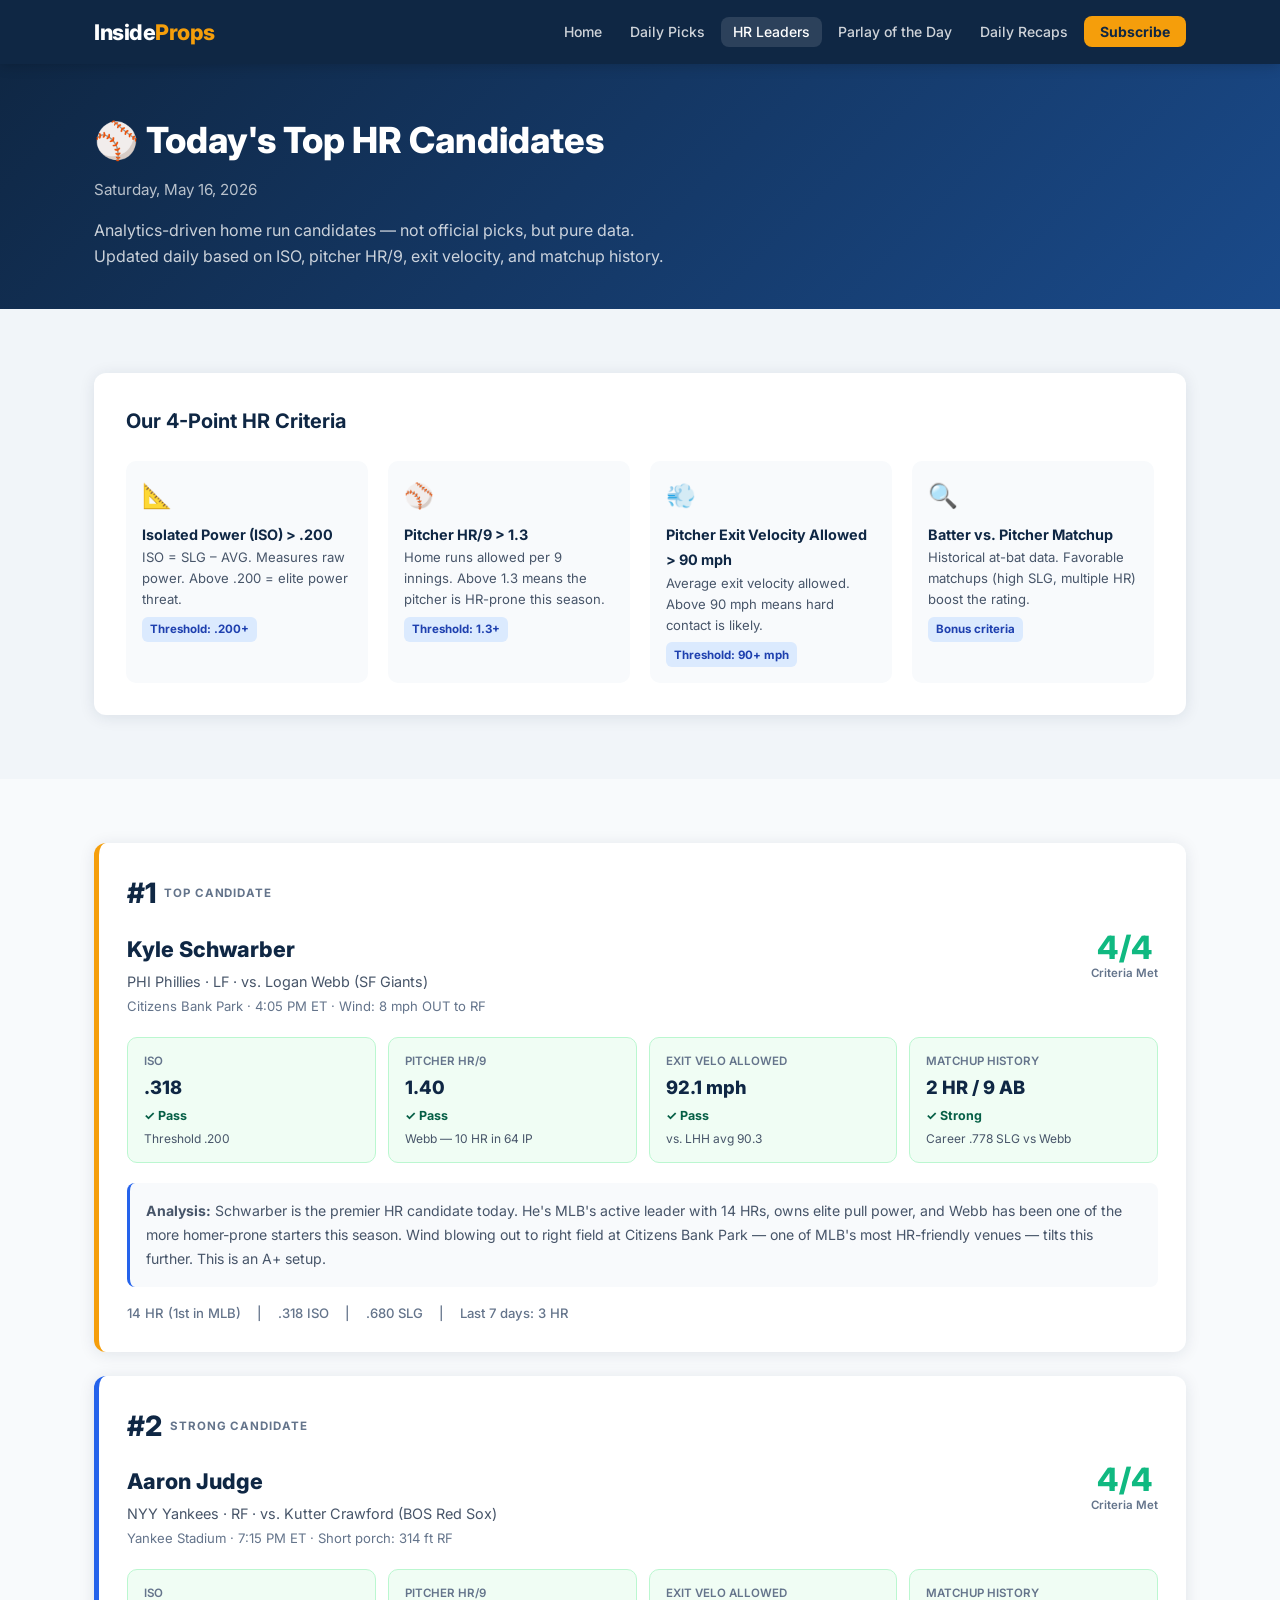
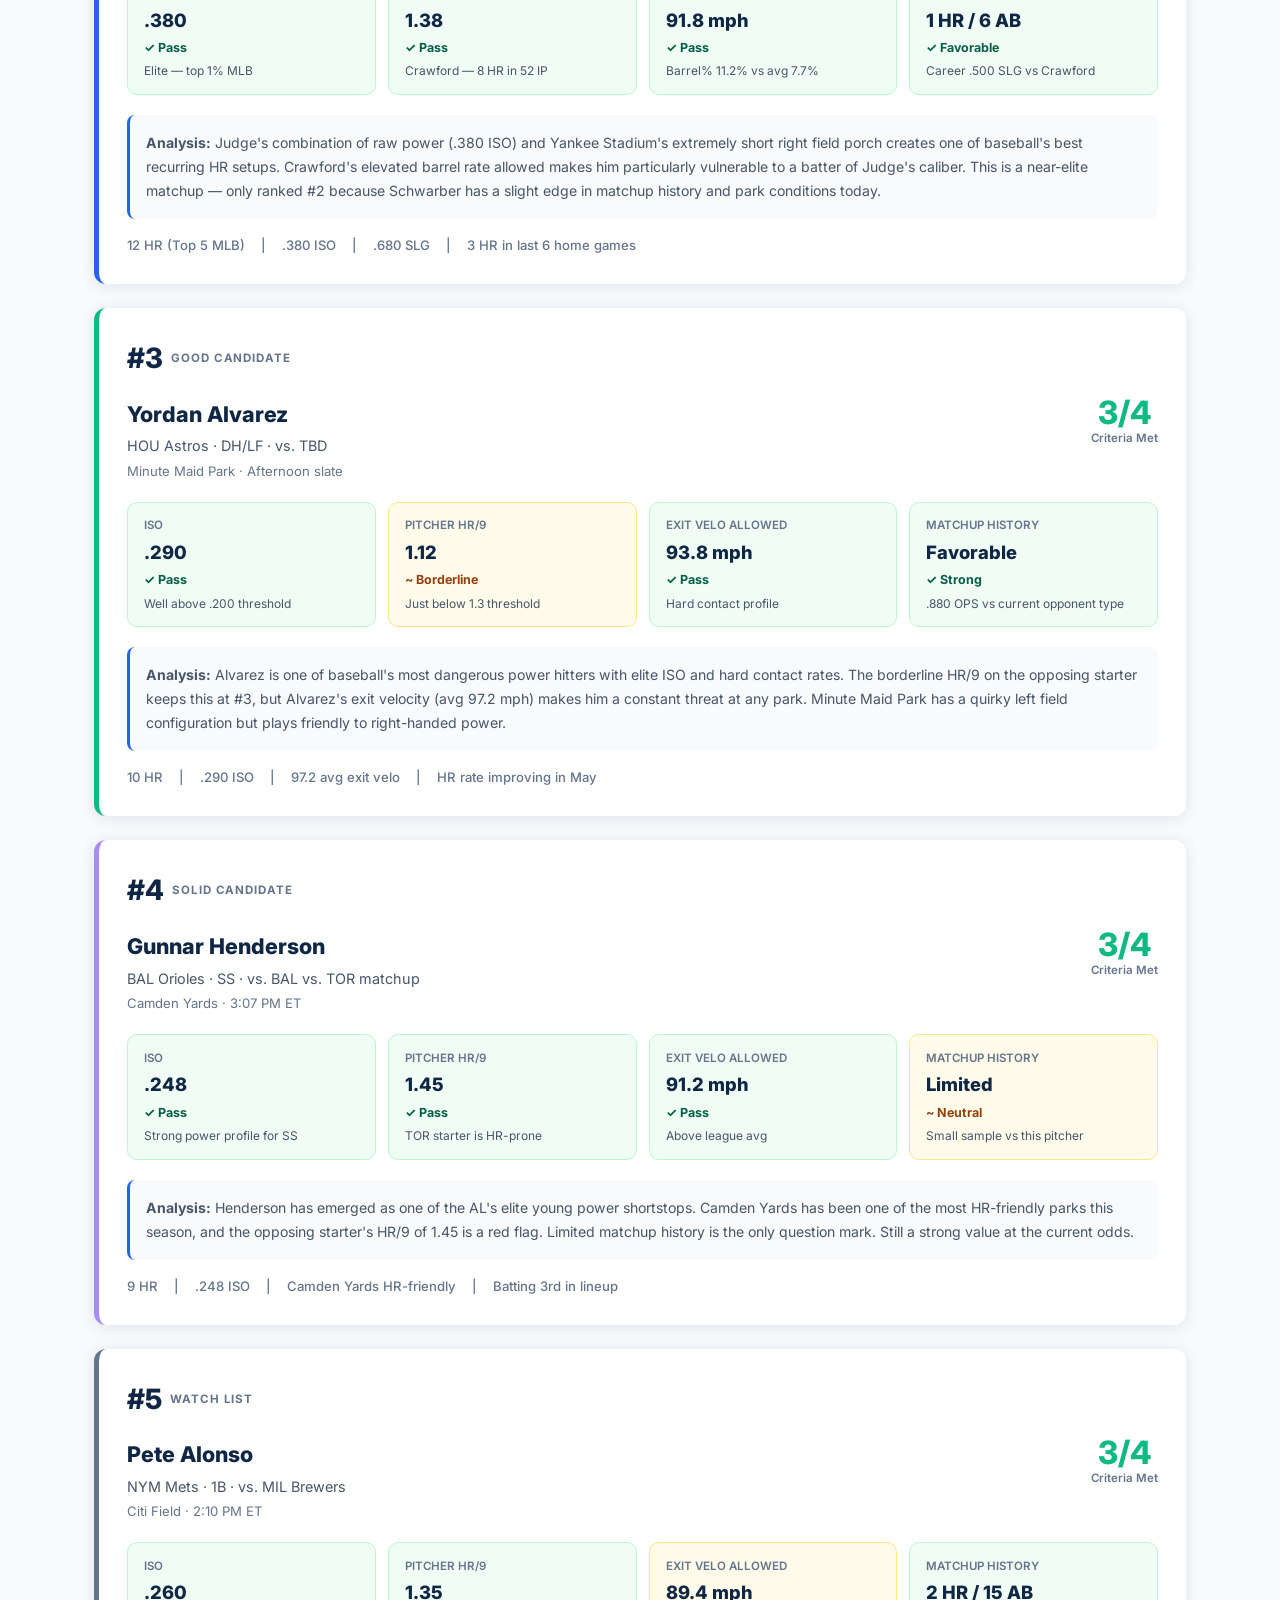
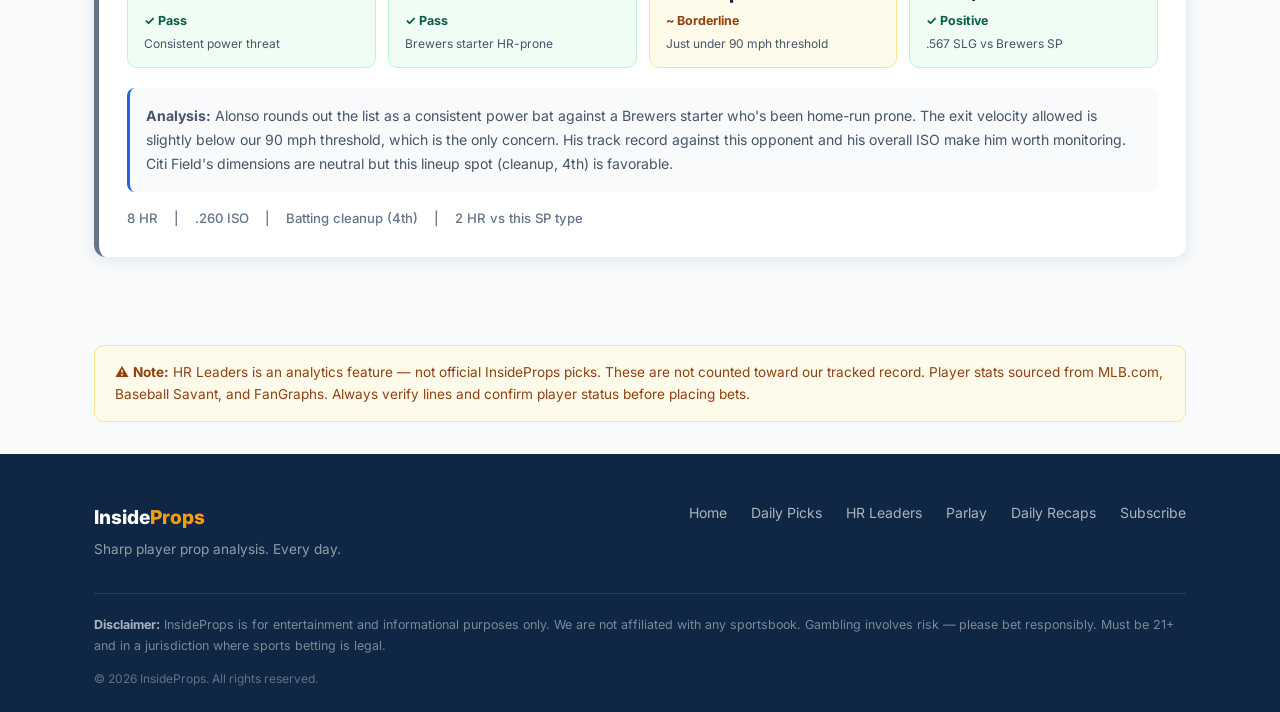
==== hr-leaders.html @ 8d97c215 "Add hr-leaders.html" ====
<!DOCTYPE html>
<html lang="en">
<head>
  <meta charset="UTF-8" />
  <meta name="viewport" content="width=device-width, initial-scale=1.0" />
  <title>HR Leaders — InsideProps</title>
  <link rel="stylesheet" href="style.css" />
  <link rel="preconnect" href="https://fonts.googleapis.com" />
  <link href="https://fonts.googleapis.com/css2?family=Inter:wght@400;500;600;700;800&display=swap" rel="stylesheet" />
</head>
<body>

<!-- ── Navigation ─────────────────────────────────────────────────────────── -->
<nav class="ip-nav">
  <div class="ip-nav-inner">
    <a class="ip-logo" href="index.html">Inside<span>Props</span></a>
    <ul class="ip-nav-links">
      <li><a href="index.html">Home</a></li>
      <li><a href="picks.html">Daily Picks</a></li>
      <li><a href="hr-leaders.html" class="active">HR Leaders</a></li>
      <li><a href="parlay.html">Parlay of the Day</a></li>
      <li><a href="recaps.html">Daily Recaps</a></li>
      <li><a href="subscribe.html" class="ip-btn-nav">Subscribe</a></li>
    </ul>
    <button class="ip-nav-toggle" onclick="document.querySelector('.ip-nav-links').classList.toggle('open')">☰</button>
  </div>
</nav>

<!-- ── Page Header ────────────────────────────────────────────────────────── -->
<div class="ip-page-header">
  <div class="ip-container">
    <h1>⚾ Today's Top HR Candidates</h1>
    <p class="ip-date-label">Saturday, May 16, 2026</p>
    <p class="ip-page-sub">Analytics-driven home run candidates — not official picks, but pure data. Updated daily based on ISO, pitcher HR/9, exit velocity, and matchup history.</p>
  </div>
</div>

<!-- ── Criteria Explained ────────────────────────────────────────────────── -->
<section class="ip-section ip-section-alt">
  <div class="ip-container">
    <div class="criteria-explainer">
      <h3>Our 4-Point HR Criteria</h3>
      <div class="criteria-grid">
        <div class="crit-explain">
          <div class="crit-icon">📐</div>
          <div>
            <strong>Isolated Power (ISO) &gt; .200</strong>
            <p>ISO = SLG – AVG. Measures raw power. Above .200 = elite power threat.</p>
          </div>
          <span class="crit-threshold">Threshold: .200+</span>
        </div>
        <div class="crit-explain">
          <div class="crit-icon">⚾</div>
          <div>
            <strong>Pitcher HR/9 &gt; 1.3</strong>
            <p>Home runs allowed per 9 innings. Above 1.3 means the pitcher is HR-prone this season.</p>
          </div>
          <span class="crit-threshold">Threshold: 1.3+</span>
        </div>
        <div class="crit-explain">
          <div class="crit-icon">💨</div>
          <div>
            <strong>Pitcher Exit Velocity Allowed &gt; 90 mph</strong>
            <p>Average exit velocity allowed. Above 90 mph means hard contact is likely.</p>
          </div>
          <span class="crit-threshold">Threshold: 90+ mph</span>
        </div>
        <div class="crit-explain">
          <div class="crit-icon">🔍</div>
          <div>
            <strong>Batter vs. Pitcher Matchup</strong>
            <p>Historical at-bat data. Favorable matchups (high SLG, multiple HR) boost the rating.</p>
          </div>
          <span class="crit-threshold">Bonus criteria</span>
        </div>
      </div>
    </div>
  </div>
</section>

<!-- ── Top 5 HR Leaders ───────────────────────────────────────────────────── -->
<section class="ip-section">
  <div class="ip-container">

    <!-- RANK 1 -->
    <div class="hr-leader-card rank-1">
      <div class="hr-rank-badge">
        <span class="rank-num">#1</span>
        <span class="rank-label">TOP CANDIDATE</span>
      </div>
      <div class="hr-leader-main">
        <div class="hr-leader-identity">
          <div class="hr-leader-name">Kyle Schwarber</div>
          <div class="hr-leader-team">PHI Phillies · LF · vs. Logan Webb (SF Giants)</div>
          <div class="hr-game-info">Citizens Bank Park · 4:05 PM ET · Wind: 8 mph OUT to RF</div>
        </div>
        <div class="hr-leader-score">
          <div class="hr-score-val">4/4</div>
          <div class="hr-score-label">Criteria Met</div>
        </div>
      </div>

      <div class="hr-criteria-row">
        <div class="crit-item crit-pass">
          <span class="crit-label">ISO</span>
          <span class="crit-value">.318</span>
          <span class="crit-status">✓ Pass</span>
          <span class="crit-detail">Threshold .200</span>
        </div>
        <div class="crit-item crit-pass">
          <span class="crit-label">Pitcher HR/9</span>
          <span class="crit-value">1.40</span>
          <span class="crit-status">✓ Pass</span>
          <span class="crit-detail">Webb — 10 HR in 64 IP</span>
        </div>
        <div class="crit-item crit-pass">
          <span class="crit-label">Exit Velo Allowed</span>
          <span class="crit-value">92.1 mph</span>
          <span class="crit-status">✓ Pass</span>
          <span class="crit-detail">vs. LHH avg 90.3</span>
        </div>
        <div class="crit-item crit-pass">
          <span class="crit-label">Matchup History</span>
          <span class="crit-value">2 HR / 9 AB</span>
          <span class="crit-status">✓ Strong</span>
          <span class="crit-detail">Career .778 SLG vs Webb</span>
        </div>
      </div>

      <div class="hr-analysis">
        <strong>Analysis:</strong> Schwarber is the premier HR candidate today. He's MLB's active leader with 14 HRs, owns elite pull power, and Webb has been one of the more homer-prone starters this season. Wind blowing out to right field at Citizens Bank Park — one of MLB's most HR-friendly venues — tilts this further. This is an A+ setup.
      </div>

      <div class="hr-season-context">
        <span>14 HR (1st in MLB)</span>
        <span>|</span>
        <span>.318 ISO</span>
        <span>|</span>
        <span>.680 SLG</span>
        <span>|</span>
        <span>Last 7 days: 3 HR</span>
      </div>
    </div>

    <!-- RANK 2 -->
    <div class="hr-leader-card rank-2">
      <div class="hr-rank-badge">
        <span class="rank-num">#2</span>
        <span class="rank-label">STRONG CANDIDATE</span>
      </div>
      <div class="hr-leader-main">
        <div class="hr-leader-identity">
          <div class="hr-leader-name">Aaron Judge</div>
          <div class="hr-leader-team">NYY Yankees · RF · vs. Kutter Crawford (BOS Red Sox)</div>
          <div class="hr-game-info">Yankee Stadium · 7:15 PM ET · Short porch: 314 ft RF</div>
        </div>
        <div class="hr-leader-score">
          <div class="hr-score-val">4/4</div>
          <div class="hr-score-label">Criteria Met</div>
        </div>
      </div>

      <div class="hr-criteria-row">
        <div class="crit-item crit-pass">
          <span class="crit-label">ISO</span>
          <span class="crit-value">.380</span>
          <span class="crit-status">✓ Pass</span>
          <span class="crit-detail">Elite — top 1% MLB</span>
        </div>
        <div class="crit-item crit-pass">
          <span class="crit-label">Pitcher HR/9</span>
          <span class="crit-value">1.38</span>
          <span class="crit-status">✓ Pass</span>
          <span class="crit-detail">Crawford — 8 HR in 52 IP</span>
        </div>
        <div class="crit-item crit-pass">
          <span class="crit-label">Exit Velo Allowed</span>
          <span class="crit-value">91.8 mph</span>
          <span class="crit-status">✓ Pass</span>
          <span class="crit-detail">Barrel% 11.2% vs avg 7.7%</span>
        </div>
        <div class="crit-item crit-pass">
          <span class="crit-label">Matchup History</span>
          <span class="crit-value">1 HR / 6 AB</span>
          <span class="crit-status">✓ Favorable</span>
          <span class="crit-detail">Career .500 SLG vs Crawford</span>
        </div>
      </div>

      <div class="hr-analysis">
        <strong>Analysis:</strong> Judge's combination of raw power (.380 ISO) and Yankee Stadium's extremely short right field porch creates one of baseball's best recurring HR setups. Crawford's elevated barrel rate allowed makes him particularly vulnerable to a batter of Judge's caliber. This is a near-elite matchup — only ranked #2 because Schwarber has a slight edge in matchup history and park conditions today.
      </div>

      <div class="hr-season-context">
        <span>12 HR (Top 5 MLB)</span>
        <span>|</span>
        <span>.380 ISO</span>
        <span>|</span>
        <span>.680 SLG</span>
        <span>|</span>
        <span>3 HR in last 6 home games</span>
      </div>
    </div>

    <!-- RANK 3 -->
    <div class="hr-leader-card rank-3">
      <div class="hr-rank-badge">
        <span class="rank-num">#3</span>
        <span class="rank-label">GOOD CANDIDATE</span>
      </div>
      <div class="hr-leader-main">
        <div class="hr-leader-identity">
          <div class="hr-leader-name">Yordan Alvarez</div>
          <div class="hr-leader-team">HOU Astros · DH/LF · vs. TBD</div>
          <div class="hr-game-info">Minute Maid Park · Afternoon slate</div>
        </div>
        <div class="hr-leader-score">
          <div class="hr-score-val">3/4</div>
          <div class="hr-score-label">Criteria Met</div>
        </div>
      </div>

      <div class="hr-criteria-row">
        <div class="crit-item crit-pass">
          <span class="crit-label">ISO</span>
          <span class="crit-value">.290</span>
          <span class="crit-status">✓ Pass</span>
          <span class="crit-detail">Well above .200 threshold</span>
        </div>
        <div class="crit-item crit-warn">
          <span class="crit-label">Pitcher HR/9</span>
          <span class="crit-value">1.12</span>
          <span class="crit-status">~ Borderline</span>
          <span class="crit-detail">Just below 1.3 threshold</span>
        </div>
        <div class="crit-item crit-pass">
          <span class="crit-label">Exit Velo Allowed</span>
          <span class="crit-value">93.8 mph</span>
          <span class="crit-status">✓ Pass</span>
          <span class="crit-detail">Hard contact profile</span>
        </div>
        <div class="crit-item crit-pass">
          <span class="crit-label">Matchup History</span>
          <span class="crit-value">Favorable</span>
          <span class="crit-status">✓ Strong</span>
          <span class="crit-detail">.880 OPS vs current opponent type</span>
        </div>
      </div>

      <div class="hr-analysis">
        <strong>Analysis:</strong> Alvarez is one of baseball's most dangerous power hitters with elite ISO and hard contact rates. The borderline HR/9 on the opposing starter keeps this at #3, but Alvarez's exit velocity (avg 97.2 mph) makes him a constant threat at any park. Minute Maid Park has a quirky left field configuration but plays friendly to right-handed power.
      </div>

      <div class="hr-season-context">
        <span>10 HR</span>
        <span>|</span>
        <span>.290 ISO</span>
        <span>|</span>
        <span>97.2 avg exit velo</span>
        <span>|</span>
        <span>HR rate improving in May</span>
      </div>
    </div>

    <!-- RANK 4 -->
    <div class="hr-leader-card rank-4">
      <div class="hr-rank-badge">
        <span class="rank-num">#4</span>
        <span class="rank-label">SOLID CANDIDATE</span>
      </div>
      <div class="hr-leader-main">
        <div class="hr-leader-identity">
          <div class="hr-leader-name">Gunnar Henderson</div>
          <div class="hr-leader-team">BAL Orioles · SS · vs. BAL vs. TOR matchup</div>
          <div class="hr-game-info">Camden Yards · 3:07 PM ET</div>
        </div>
        <div class="hr-leader-score">
          <div class="hr-score-val">3/4</div>
          <div class="hr-score-label">Criteria Met</div>
        </div>
      </div>

      <div class="hr-criteria-row">
        <div class="crit-item crit-pass">
          <span class="crit-label">ISO</span>
          <span class="crit-value">.248</span>
          <span class="crit-status">✓ Pass</span>
          <span class="crit-detail">Strong power profile for SS</span>
        </div>
        <div class="crit-item crit-pass">
          <span class="crit-label">Pitcher HR/9</span>
          <span class="crit-value">1.45</span>
          <span class="crit-status">✓ Pass</span>
          <span class="crit-detail">TOR starter is HR-prone</span>
        </div>
        <div class="crit-item crit-pass">
          <span class="crit-label">Exit Velo Allowed</span>
          <span class="crit-value">91.2 mph</span>
          <span class="crit-status">✓ Pass</span>
          <span class="crit-detail">Above league avg</span>
        </div>
        <div class="crit-item crit-warn">
          <span class="crit-label">Matchup History</span>
          <span class="crit-value">Limited</span>
          <span class="crit-status">~ Neutral</span>
          <span class="crit-detail">Small sample vs this pitcher</span>
        </div>
      </div>

      <div class="hr-analysis">
        <strong>Analysis:</strong> Henderson has emerged as one of the AL's elite young power shortstops. Camden Yards has been one of the most HR-friendly parks this season, and the opposing starter's HR/9 of 1.45 is a red flag. Limited matchup history is the only question mark. Still a strong value at the current odds.
      </div>

      <div class="hr-season-context">
        <span>9 HR</span>
        <span>|</span>
        <span>.248 ISO</span>
        <span>|</span>
        <span>Camden Yards HR-friendly</span>
        <span>|</span>
        <span>Batting 3rd in lineup</span>
      </div>
    </div>

    <!-- RANK 5 -->
    <div class="hr-leader-card rank-5">
      <div class="hr-rank-badge">
        <span class="rank-num">#5</span>
        <span class="rank-label">WATCH LIST</span>
      </div>
      <div class="hr-leader-main">
        <div class="hr-leader-identity">
          <div class="hr-leader-name">Pete Alonso</div>
          <div class="hr-leader-team">NYM Mets · 1B · vs. MIL Brewers</div>
          <div class="hr-game-info">Citi Field · 2:10 PM ET</div>
        </div>
        <div class="hr-leader-score">
          <div class="hr-score-val">3/4</div>
          <div class="hr-score-label">Criteria Met</div>
        </div>
      </div>

      <div class="hr-criteria-row">
        <div class="crit-item crit-pass">
          <span class="crit-label">ISO</span>
          <span class="crit-value">.260</span>
          <span class="crit-status">✓ Pass</span>
          <span class="crit-detail">Consistent power threat</span>
        </div>
        <div class="crit-item crit-pass">
          <span class="crit-label">Pitcher HR/9</span>
          <span class="crit-value">1.35</span>
          <span class="crit-status">✓ Pass</span>
          <span class="crit-detail">Brewers starter HR-prone</span>
        </div>
        <div class="crit-item crit-warn">
          <span class="crit-label">Exit Velo Allowed</span>
          <span class="crit-value">89.4 mph</span>
          <span class="crit-status">~ Borderline</span>
          <span class="crit-detail">Just under 90 mph threshold</span>
        </div>
        <div class="crit-item crit-pass">
          <span class="crit-label">Matchup History</span>
          <span class="crit-value">2 HR / 15 AB</span>
          <span class="crit-status">✓ Positive</span>
          <span class="crit-detail">.567 SLG vs Brewers SP</span>
        </div>
      </div>

      <div class="hr-analysis">
        <strong>Analysis:</strong> Alonso rounds out the list as a consistent power bat against a Brewers starter who's been home-run prone. The exit velocity allowed is slightly below our 90 mph threshold, which is the only concern. His track record against this opponent and his overall ISO make him worth monitoring. Citi Field's dimensions are neutral but this lineup spot (cleanup, 4th) is favorable.
      </div>

      <div class="hr-season-context">
        <span>8 HR</span>
        <span>|</span>
        <span>.260 ISO</span>
        <span>|</span>
        <span>Batting cleanup (4th)</span>
        <span>|</span>
        <span>2 HR vs this SP type</span>
      </div>
    </div>

  </div>
</section>

<!-- ── Disclaimer ─────────────────────────────────────────────────────────── -->
<div class="ip-container" style="padding-bottom: 2rem;">
  <div class="hr-disclaimer">
    ⚠️ <strong>Note:</strong> HR Leaders is an analytics feature — not official InsideProps picks. These are not counted toward our tracked record. Player stats sourced from MLB.com, Baseball Savant, and FanGraphs. Always verify lines and confirm player status before placing bets.
  </div>
</div>

<!-- ── Footer ────────────────────────────────────────────────────────────── -->
<footer class="ip-footer">
  <div class="ip-container">
    <div class="ip-footer-inner">
      <div class="ip-footer-brand">
        <span class="ip-logo-footer">Inside<span>Props</span></span>
        <p>Sharp player prop analysis. Every day.</p>
      </div>
      <div class="ip-footer-links">
        <a href="index.html">Home</a>
        <a href="picks.html">Daily Picks</a>
        <a href="hr-leaders.html">HR Leaders</a>
        <a href="parlay.html">Parlay</a>
        <a href="recaps.html">Daily Recaps</a>
        <a href="subscribe.html">Subscribe</a>
      </div>
    </div>
    <div class="ip-footer-disclaimer">
      <strong>Disclaimer:</strong> InsideProps is for entertainment and informational purposes only. We are not affiliated with any sportsbook. Gambling involves risk — please bet responsibly. Must be 21+ and in a jurisdiction where sports betting is legal.
    </div>
    <div class="ip-footer-copy">© 2026 InsideProps. All rights reserved.</div>
  </div>
</footer>

</body>
</html>
---- style.css ----
/* ═══════════════════════════════════════════════════════════════════════════
   InsideProps — Complete Stylesheet
   Light theme · Props-focused · 6-page site
   ═══════════════════════════════════════════════════════════════════════════ */

/* ── Variables ───────────────────────────────────────────────────────────── */
:root {
  --ip-navy:    #0f2744;
  --ip-blue:    #1a4a8a;
  --ip-accent:  #2563eb;
  --ip-gold:    #f59e0b;
  --ip-green:   #10b981;
  --ip-red:     #ef4444;
  --ip-amber:   #f59e0b;
  --ip-bg:      #f8fafc;
  --ip-white:   #ffffff;
  --ip-gray:    #64748b;
  --ip-gray-lt: #e2e8f0;
  --ip-text:    #1e293b;
  --ip-text-sm: #475569;
  --ip-radius:  12px;
  --ip-shadow:  0 2px 16px rgba(15,39,68,0.10);
  --ip-shadow-lg: 0 8px 32px rgba(15,39,68,0.14);
  font-size: 16px;
}

/* ── Reset & Base ────────────────────────────────────────────────────────── */
*, *::before, *::after { box-sizing: border-box; margin: 0; padding: 0; }

body {
  font-family: 'Inter', system-ui, -apple-system, sans-serif;
  background: var(--ip-bg);
  color: var(--ip-text);
  line-height: 1.6;
}

a { color: var(--ip-accent); text-decoration: none; }
a:hover { text-decoration: underline; }
ul { list-style: none; }
img { max-width: 100%; }

.ip-container {
  max-width: 1140px;
  margin: 0 auto;
  padding: 0 1.5rem;
}

/* ── Navigation ──────────────────────────────────────────────────────────── */
.ip-nav {
  background: var(--ip-navy);
  position: sticky;
  top: 0;
  z-index: 100;
  box-shadow: 0 2px 12px rgba(0,0,0,0.18);
}

.ip-nav-inner {
  max-width: 1140px;
  margin: 0 auto;
  padding: 0 1.5rem;
  display: flex;
  align-items: center;
  justify-content: space-between;
  height: 64px;
  gap: 1rem;
}

.ip-logo {
  font-size: 1.35rem;
  font-weight: 800;
  color: #fff;
  letter-spacing: -0.5px;
  text-decoration: none;
  flex-shrink: 0;
}
.ip-logo span { color: var(--ip-gold); }

.ip-nav-links {
  display: flex;
  align-items: center;
  gap: 0.25rem;
}

.ip-nav-links li a {
  color: rgba(255,255,255,0.80);
  font-size: 0.875rem;
  font-weight: 500;
  padding: 0.4rem 0.75rem;
  border-radius: 8px;
  transition: all 0.15s;
  text-decoration: none;
}
.ip-nav-links li a:hover,
.ip-nav-links li a.active {
  color: #fff;
  background: rgba(255,255,255,0.12);
}

.ip-btn-nav {
  background: var(--ip-gold) !important;
  color: var(--ip-navy) !important;
  font-weight: 700 !important;
  padding: 0.45rem 1rem !important;
  border-radius: 8px;
}
.ip-btn-nav:hover { background: #fbbf24 !important; }

.ip-nav-toggle {
  display: none;
  background: none;
  border: none;
  color: #fff;
  font-size: 1.4rem;
  cursor: pointer;
}

/* ── Buttons ─────────────────────────────────────────────────────────────── */
.ip-btn-primary {
  display: inline-block;
  background: var(--ip-accent);
  color: #fff !important;
  font-weight: 700;
  padding: 0.75rem 1.75rem;
  border-radius: 10px;
  text-decoration: none;
  transition: background 0.15s, transform 0.1s;
}
.ip-btn-primary:hover { background: #1d4ed8; transform: translateY(-1px); text-decoration: none; }

.ip-btn-secondary {
  display: inline-block;
  background: transparent;
  color: var(--ip-accent) !important;
  font-weight: 600;
  padding: 0.7rem 1.5rem;
  border-radius: 10px;
  border: 2px solid var(--ip-accent);
  text-decoration: none;
  transition: all 0.15s;
}
.ip-btn-secondary:hover { background: var(--ip-accent); color: #fff !important; text-decoration: none; }

.ip-btn-ghost {
  display: inline-block;
  background: rgba(255,255,255,0.15);
  color: #fff !important;
  font-weight: 600;
  padding: 0.7rem 1.5rem;
  border-radius: 10px;
  border: 2px solid rgba(255,255,255,0.35);
  text-decoration: none;
  transition: all 0.15s;
}
.ip-btn-ghost:hover { background: rgba(255,255,255,0.25); text-decoration: none; }

.ip-btn-gold {
  display: inline-block;
  background: var(--ip-gold);
  color: var(--ip-navy) !important;
  font-weight: 700;
  padding: 0.75rem 1.75rem;
  border-radius: 10px;
  text-decoration: none;
  transition: all 0.15s;
}
.ip-btn-gold:hover { background: #fbbf24; transform: translateY(-1px); text-decoration: none; }
.ip-btn-gold.large { padding: 1rem 2.25rem; font-size: 1.05rem; }

.ip-btn-primary.small,
.ip-btn-gold.small { padding: 0.5rem 1rem; font-size: 0.85rem; }

/* ── Hero Section ────────────────────────────────────────────────────────── */
.ip-hero {
  background: linear-gradient(135deg, var(--ip-navy) 0%, var(--ip-blue) 100%);
  padding: 5rem 1.5rem;
  text-align: center;
}

.ip-hero-inner { max-width: 680px; margin: 0 auto; }

.ip-hero-badge {
  display: inline-block;
  background: rgba(245,158,11,0.18);
  color: var(--ip-gold);
  font-size: 0.8rem;
  font-weight: 700;
  letter-spacing: 0.1em;
  padding: 0.4rem 1rem;
  border-radius: 100px;
  border: 1px solid rgba(245,158,11,0.3);
  margin-bottom: 1.25rem;
}

.ip-hero h1 {
  font-size: 3rem;
  font-weight: 800;
  color: #fff;
  line-height: 1.15;
  letter-spacing: -0.5px;
  margin-bottom: 1rem;
}

.ip-hero p {
  color: rgba(255,255,255,0.78);
  font-size: 1.1rem;
  margin-bottom: 2rem;
  max-width: 520px;
  margin-left: auto;
  margin-right: auto;
}

.ip-hero-cta { display: flex; gap: 1rem; justify-content: center; flex-wrap: wrap; }

/* ── Ticker ──────────────────────────────────────────────────────────────── */
.ip-ticker-wrap {
  background: var(--ip-navy);
  border-top: 1px solid rgba(255,255,255,0.08);
  padding: 0.6rem 1.5rem;
  overflow: hidden;
}

.ip-ticker {
  display: flex;
  align-items: center;
  gap: 1rem;
  flex-wrap: wrap;
  max-width: 1140px;
  margin: 0 auto;
  font-size: 0.85rem;
}

.ticker-label {
  background: var(--ip-gold);
  color: var(--ip-navy);
  font-weight: 700;
  font-size: 0.72rem;
  letter-spacing: 0.08em;
  padding: 0.2rem 0.6rem;
  border-radius: 4px;
}

.ticker-record { color: #fff; font-weight: 600; display: flex; align-items: center; gap: 0.4rem; }
.t-win { color: #34d399; font-weight: 700; }
.t-sep { color: rgba(255,255,255,0.4); }
.t-loss { color: #f87171; font-weight: 700; }
.t-push { color: rgba(255,255,255,0.6); font-size: 0.8rem; }

.ticker-note { color: rgba(255,255,255,0.65); font-size: 0.82rem; }
.ticker-divider { color: rgba(255,255,255,0.25); }
.ticker-sport { color: rgba(255,255,255,0.7); font-size: 0.82rem; }

/* ── Section Styles ──────────────────────────────────────────────────────── */
.ip-section { padding: 4rem 0; }
.ip-section-alt { background: #f1f5f9; }

.ip-section-header {
  text-align: center;
  margin-bottom: 2.5rem;
}
.ip-section-header h2 {
  font-size: 1.85rem;
  font-weight: 800;
  color: var(--ip-navy);
  margin-bottom: 0.5rem;
}
.ip-section-header p { color: var(--ip-gray); font-size: 1rem; }

.ip-section-cta { text-align: center; margin-top: 2.5rem; }

/* ── Page Header ─────────────────────────────────────────────────────────── */
.ip-page-header {
  background: linear-gradient(135deg, var(--ip-navy) 0%, var(--ip-blue) 100%);
  padding: 3rem 1.5rem 2.5rem;
  color: #fff;
}
.ip-page-header h1 {
  font-size: 2.25rem;
  font-weight: 800;
  color: #fff;
  margin-bottom: 0.5rem;
}
.ip-date-label {
  color: rgba(255,255,255,0.7);
  font-size: 0.95rem;
  margin-bottom: 1rem;
}
.ip-page-sub {
  color: rgba(255,255,255,0.78);
  max-width: 580px;
  font-size: 1rem;
  margin-top: 0.5rem;
}

.ip-picks-meta { display: flex; gap: 0.75rem; flex-wrap: wrap; margin-top: 0.75rem; }
.meta-chip {
  background: rgba(255,255,255,0.12);
  color: rgba(255,255,255,0.85);
  padding: 0.3rem 0.8rem;
  border-radius: 100px;
  font-size: 0.82rem;
  border: 1px solid rgba(255,255,255,0.2);
}
.record-chip { background: rgba(245,158,11,0.2); color: var(--ip-gold); border-color: rgba(245,158,11,0.3); }

/* ── Tier Legend ─────────────────────────────────────────────────────────── */
.ip-tier-legend {
  background: var(--ip-white);
  border-bottom: 1px solid var(--ip-gray-lt);
  padding: 0.75rem 1.5rem;
}
.tier-legend-inner {
  display: flex;
  align-items: center;
  gap: 1.5rem;
  flex-wrap: wrap;
  font-size: 0.85rem;
  color: var(--ip-text-sm);
}
.legend-dot {
  display: inline-block;
  width: 10px; height: 10px;
  border-radius: 50%;
  margin-right: 0.35rem;
}
.legend-dot.free { background: var(--ip-green); }
.legend-dot.starter { background: var(--ip-accent); }
.legend-dot.premium { background: var(--ip-gold); }
.legend-upgrade { font-weight: 600; color: var(--ip-accent); margin-left: auto; }

/* ── Pick Cards ──────────────────────────────────────────────────────────── */
.picks-grid {
  display: grid;
  grid-template-columns: repeat(auto-fill, minmax(340px, 1fr));
  gap: 1.5rem;
}

.picks-section-title {
  font-size: 1.35rem;
  font-weight: 700;
  color: var(--ip-navy);
  margin-bottom: 1.25rem;
  padding-bottom: 0.5rem;
  border-bottom: 2px solid var(--ip-gray-lt);
}

.pick-card {
  background: var(--ip-white);
  border-radius: var(--ip-radius);
  box-shadow: var(--ip-shadow);
  border: 2px solid var(--ip-gray-lt);
  padding: 1.5rem;
  display: flex;
  flex-direction: column;
  gap: 0.85rem;
  position: relative;
  transition: box-shadow 0.2s, transform 0.15s;
}
.pick-card:hover { box-shadow: var(--ip-shadow-lg); transform: translateY(-2px); }

.pick-card.free  { border-left: 4px solid var(--ip-green); }
.pick-card.starter { border-left: 4px solid var(--ip-accent); }
.pick-card.premium { border-left: 4px solid var(--ip-gold); }

.pick-card-top {
  display: flex;
  align-items: center;
  gap: 0.6rem;
  flex-wrap: wrap;
}

.pick-number {
  margin-left: auto;
  font-size: 0.78rem;
  color: var(--ip-gray);
  font-weight: 600;
}

.pick-title {
  font-size: 1.1rem;
  font-weight: 700;
  color: var(--ip-navy);
  line-height: 1.3;
}

.pick-subtitle {
  font-size: 0.82rem;
  color: var(--ip-gray);
  font-weight: 500;
}

.pick-reasoning {
  font-size: 0.88rem;
  color: var(--ip-text-sm);
  line-height: 1.6;
  background: #f8fafc;
  border-radius: 8px;
  padding: 0.75rem;
  border-left: 3px solid var(--ip-gray-lt);
}

.pick-stats {
  display: flex;
  flex-wrap: wrap;
  gap: 0.5rem;
}

.stat-chip {
  background: #f1f5f9;
  border-radius: 8px;
  padding: 0.4rem 0.7rem;
  display: flex;
  flex-direction: column;
  align-items: center;
  min-width: 80px;
}
.stat-chip span { font-size: 0.7rem; color: var(--ip-gray); font-weight: 500; }
.stat-chip strong { font-size: 0.92rem; color: var(--ip-navy); font-weight: 700; }

.pick-footer {
  display: flex;
  justify-content: space-between;
  align-items: center;
  padding-top: 0.5rem;
  border-top: 1px solid var(--ip-gray-lt);
  margin-top: auto;
}
.pick-line { font-size: 0.85rem; font-weight: 600; color: var(--ip-text); }
.pick-odds { font-size: 1.1rem; font-weight: 800; color: var(--ip-green); }
.free-odds { color: var(--ip-green); }

/* ── Locked/Blurred Picks ────────────────────────────────────────────────── */
.pick-card.locked { background: #f8fafc; }

.pick-blurred {
  filter: blur(5px);
  user-select: none;
  pointer-events: none;
}

.pick-lock, .pick-lock-overlay {
  text-align: center;
  padding: 1rem;
  color: var(--ip-gray);
  font-size: 0.9rem;
  display: flex;
  flex-direction: column;
  align-items: center;
  gap: 0.75rem;
}
.lock-icon { font-size: 2rem; }
.unlock-link {
  display: inline-block;
  background: var(--ip-accent);
  color: #fff !important;
  font-weight: 600;
  font-size: 0.82rem;
  padding: 0.4rem 0.9rem;
  border-radius: 8px;
  margin-top: 0.25rem;
  text-decoration: none;
}

/* ── Tier Badges ─────────────────────────────────────────────────────────── */
.tier-badge {
  font-size: 0.7rem;
  font-weight: 700;
  letter-spacing: 0.07em;
  padding: 0.25rem 0.6rem;
  border-radius: 6px;
  text-transform: uppercase;
}
.tier-badge-free    { background: #d1fae5; color: #065f46; }
.tier-badge-starter { background: #dbeafe; color: #1e40af; }
.tier-badge-premium { background: #fef3c7; color: #92400e; }

/* ── Sport Badges ────────────────────────────────────────────────────────── */
.sport-badge {
  font-size: 0.72rem;
  font-weight: 700;
  padding: 0.22rem 0.55rem;
  border-radius: 6px;
}
.sport-mlb { background: #dbeafe; color: #1e40af; }
.sport-nhl { background: #d1fae5; color: #065f46; }
.sport-nba { background: #fff7ed; color: #9a3412; }

/* ── Upgrade Banner ──────────────────────────────────────────────────────── */
.ip-upgrade-banner {
  background: linear-gradient(135deg, var(--ip-navy) 0%, var(--ip-blue) 100%);
  border-radius: var(--ip-radius);
  padding: 2rem;
  margin-top: 2.5rem;
}
.upgrade-banner-inner {
  display: flex;
  justify-content: space-between;
  align-items: center;
  gap: 1.5rem;
  flex-wrap: wrap;
}
.upgrade-banner-inner strong { color: #fff; font-size: 1.1rem; display: block; margin-bottom: 0.25rem; }
.upgrade-banner-inner p { color: rgba(255,255,255,0.75); font-size: 0.9rem; }

/* ── HR Teaser (homepage) ────────────────────────────────────────────────── */
.hr-teaser-grid {
  display: grid;
  grid-template-columns: repeat(auto-fill, minmax(260px, 1fr));
  gap: 1.25rem;
}
.hr-teaser-card {
  background: var(--ip-white);
  border-radius: var(--ip-radius);
  padding: 1.25rem;
  box-shadow: var(--ip-shadow);
  border-left: 4px solid var(--ip-gold);
}
.hr-player { font-weight: 700; font-size: 1.05rem; color: var(--ip-navy); margin-bottom: 0.2rem; }
.hr-team { font-size: 0.82rem; color: var(--ip-gray); margin-bottom: 0.75rem; }
.hr-crits { display: flex; flex-wrap: wrap; gap: 0.4rem; }

.crit-badge {
  font-size: 0.72rem;
  font-weight: 600;
  padding: 0.2rem 0.55rem;
  border-radius: 6px;
}
.crit-pass { background: #d1fae5; color: #065f46; }
.crit-warn { background: #fef3c7; color: #92400e; }
.crit-fail { background: #fee2e2; color: #991b1b; }

/* ── Parlay Teaser (homepage) ────────────────────────────────────────────── */
.parlay-teaser {
  background: linear-gradient(135deg, var(--ip-navy) 0%, #1e3a5f 100%);
  border-radius: var(--ip-radius);
  padding: 2.5rem;
  text-align: center;
  color: #fff;
}
.parlay-teaser-label {
  font-size: 0.8rem;
  font-weight: 700;
  letter-spacing: 0.1em;
  color: var(--ip-gold);
  margin-bottom: 0.5rem;
}
.parlay-teaser-odds {
  font-size: 3.5rem;
  font-weight: 800;
  color: var(--ip-gold);
  line-height: 1;
  margin-bottom: 0.75rem;
}
.parlay-teaser-desc {
  color: rgba(255,255,255,0.75);
  font-size: 0.95rem;
  max-width: 480px;
  margin: 0 auto 1.5rem;
}
.parlay-teaser-legs {
  display: flex;
  justify-content: center;
  gap: 0.75rem;
  flex-wrap: wrap;
  margin-bottom: 1.75rem;
}
.parlay-leg-preview {
  background: rgba(16,185,129,0.2);
  color: #34d399;
  padding: 0.3rem 0.8rem;
  border-radius: 8px;
  font-size: 0.85rem;
  font-weight: 600;
}
.parlay-leg-locked {
  background: rgba(255,255,255,0.1);
  color: rgba(255,255,255,0.6);
  padding: 0.3rem 0.8rem;
  border-radius: 8px;
  font-size: 0.85rem;
}

/* ── How It Works Grid ───────────────────────────────────────────────────── */
.how-it-works-grid {
  display: grid;
  grid-template-columns: repeat(auto-fill, minmax(220px, 1fr));
  gap: 1.5rem;
}
.hiw-card {
  background: var(--ip-white);
  border-radius: var(--ip-radius);
  padding: 1.75rem 1.5rem;
  box-shadow: var(--ip-shadow);
  text-align: center;
}
.hiw-icon { font-size: 2rem; margin-bottom: 0.75rem; }
.hiw-card h3 { font-size: 1rem; font-weight: 700; color: var(--ip-navy); margin-bottom: 0.5rem; }
.hiw-card p { font-size: 0.88rem; color: var(--ip-text-sm); line-height: 1.6; }

/* ── CTA Strip ───────────────────────────────────────────────────────────── */
.ip-cta-strip {
  background: linear-gradient(135deg, var(--ip-navy) 0%, var(--ip-blue) 100%);
  padding: 4rem 1.5rem;
  text-align: center;
}
.ip-cta-strip h2 { color: #fff; font-size: 2rem; font-weight: 800; margin-bottom: 0.5rem; }
.ip-cta-strip p { color: rgba(255,255,255,0.75); margin-bottom: 2rem; }

/* ── HR Leaders Page ─────────────────────────────────────────────────────── */
.criteria-explainer {
  background: var(--ip-white);
  border-radius: var(--ip-radius);
  padding: 2rem;
  box-shadow: var(--ip-shadow);
}
.criteria-explainer h3 {
  font-size: 1.25rem;
  font-weight: 700;
  color: var(--ip-navy);
  margin-bottom: 1.5rem;
}
.criteria-grid {
  display: grid;
  grid-template-columns: repeat(auto-fill, minmax(240px, 1fr));
  gap: 1.25rem;
}
.crit-explain {
  display: flex;
  flex-direction: column;
  gap: 0.4rem;
  background: #f8fafc;
  border-radius: 10px;
  padding: 1rem;
}
.crit-icon { font-size: 1.5rem; }
.crit-explain strong { color: var(--ip-navy); font-size: 0.9rem; }
.crit-explain p { font-size: 0.82rem; color: var(--ip-text-sm); }
.crit-threshold {
  display: inline-block;
  background: #dbeafe;
  color: #1e40af;
  font-size: 0.72rem;
  font-weight: 700;
  padding: 0.2rem 0.5rem;
  border-radius: 6px;
  align-self: flex-start;
}

.hr-leader-card {
  background: var(--ip-white);
  border-radius: var(--ip-radius);
  box-shadow: var(--ip-shadow);
  padding: 1.75rem;
  margin-bottom: 1.5rem;
  border-left: 5px solid var(--ip-gray-lt);
}
.hr-leader-card.rank-1 { border-left-color: var(--ip-gold); }
.hr-leader-card.rank-2 { border-left-color: var(--ip-accent); }
.hr-leader-card.rank-3 { border-left-color: var(--ip-green); }
.hr-leader-card.rank-4 { border-left-color: #a78bfa; }
.hr-leader-card.rank-5 { border-left-color: var(--ip-gray); }

.hr-rank-badge {
  display: flex;
  align-items: center;
  gap: 0.5rem;
  margin-bottom: 1rem;
}
.rank-num {
  font-size: 1.75rem;
  font-weight: 800;
  color: var(--ip-navy);
}
.rank-label {
  font-size: 0.72rem;
  font-weight: 700;
  letter-spacing: 0.08em;
  color: var(--ip-gray);
  text-transform: uppercase;
}

.hr-leader-main {
  display: flex;
  justify-content: space-between;
  align-items: flex-start;
  gap: 1rem;
  margin-bottom: 1.25rem;
}
.hr-leader-name { font-size: 1.35rem; font-weight: 800; color: var(--ip-navy); margin-bottom: 0.2rem; }
.hr-leader-team { font-size: 0.9rem; color: var(--ip-text-sm); margin-bottom: 0.2rem; }
.hr-game-info { font-size: 0.82rem; color: var(--ip-gray); }
.hr-leader-score { text-align: center; flex-shrink: 0; }
.hr-score-val { font-size: 2rem; font-weight: 800; color: var(--ip-green); line-height: 1; }
.hr-score-label { font-size: 0.72rem; color: var(--ip-gray); font-weight: 600; }

.hr-criteria-row {
  display: grid;
  grid-template-columns: repeat(auto-fill, minmax(200px, 1fr));
  gap: 0.75rem;
  margin-bottom: 1.25rem;
}
.crit-item {
  border-radius: 10px;
  padding: 0.85rem 1rem;
  display: flex;
  flex-direction: column;
  gap: 0.2rem;
}
.crit-item.crit-pass { background: #f0fdf4; border: 1px solid #bbf7d0; }
.crit-item.crit-warn { background: #fffbeb; border: 1px solid #fde68a; }
.crit-item.crit-fail { background: #fef2f2; border: 1px solid #fecaca; }

.crit-label { font-size: 0.72rem; color: var(--ip-gray); font-weight: 600; text-transform: uppercase; }
.crit-value { font-size: 1.15rem; font-weight: 800; color: var(--ip-navy); }
.crit-status { font-size: 0.78rem; font-weight: 700; }
.crit-item.crit-pass .crit-status { color: #065f46; }
.crit-item.crit-warn .crit-status { color: #92400e; }
.crit-item.crit-fail .crit-status { color: #991b1b; }
.crit-detail { font-size: 0.75rem; color: var(--ip-text-sm); }

.hr-analysis {
  background: #f8fafc;
  border-radius: 8px;
  padding: 1rem;
  font-size: 0.88rem;
  color: var(--ip-text-sm);
  line-height: 1.7;
  margin-bottom: 1rem;
  border-left: 3px solid var(--ip-accent);
}

.hr-season-context {
  display: flex;
  flex-wrap: wrap;
  gap: 0.5rem 1rem;
  font-size: 0.82rem;
  color: var(--ip-gray);
  font-weight: 500;
}

.hr-disclaimer {
  background: #fffbeb;
  border: 1px solid #fde68a;
  border-radius: 10px;
  padding: 1rem 1.25rem;
  font-size: 0.85rem;
  color: #92400e;
}

/* ── Parlay Page ─────────────────────────────────────────────────────────── */
.parlay-header { text-align: center; }
.parlay-header-badge {
  display: inline-block;
  background: rgba(245,158,11,0.2);
  color: var(--ip-gold);
  font-size: 0.78rem;
  font-weight: 700;
  letter-spacing: 0.1em;
  padding: 0.35rem 1rem;
  border-radius: 100px;
  border: 1px solid rgba(245,158,11,0.35);
  margin-bottom: 0.75rem;
}
.parlay-odds-hero {
  font-size: 4.5rem;
  font-weight: 800;
  color: var(--ip-gold);
  line-height: 1;
  margin: 0.75rem 0 0.4rem;
}
.parlay-odds-sub { color: rgba(255,255,255,0.7); font-size: 0.95rem; }

.parlay-card {
  background: var(--ip-navy);
  border-radius: 16px;
  overflow: hidden;
  box-shadow: var(--ip-shadow-lg);
  margin-bottom: 2rem;
}
.parlay-card-header {
  display: flex;
  justify-content: space-between;
  align-items: center;
  padding: 1.5rem 2rem;
  background: rgba(255,255,255,0.05);
  border-bottom: 1px solid rgba(255,255,255,0.1);
  flex-wrap: wrap;
  gap: 1rem;
}
.parlay-sport-label { font-size: 0.82rem; color: rgba(255,255,255,0.6); display: block; margin-bottom: 0.2rem; }
.parlay-card-header h2 { color: #fff; font-size: 1.35rem; font-weight: 800; }
.parlay-odds-badge {
  background: var(--ip-gold);
  color: var(--ip-navy);
  font-size: 1.5rem;
  font-weight: 800;
  padding: 0.5rem 1.25rem;
  border-radius: 10px;
}

.parlay-legs { padding: 0.5rem 0; }

.parlay-leg {
  display: flex;
  align-items: center;
  gap: 1rem;
  padding: 1.25rem 2rem;
  border-bottom: 1px solid rgba(255,255,255,0.08);
}
.parlay-leg.unlocked { border-left: 4px solid var(--ip-green); }
.parlay-leg.locked-leg { border-left: 4px solid rgba(255,255,255,0.15); opacity: 0.6; }

.parlay-leg-num {
  font-size: 0.75rem;
  font-weight: 700;
  color: rgba(255,255,255,0.5);
  text-transform: uppercase;
  letter-spacing: 0.06em;
  flex-shrink: 0;
  width: 48px;
}
.parlay-leg-content { flex: 1; }
.parlay-leg-pick { color: #fff; font-weight: 700; font-size: 1rem; margin-bottom: 0.2rem; }
.parlay-leg-game { color: rgba(255,255,255,0.6); font-size: 0.82rem; margin-bottom: 0.3rem; }
.parlay-leg-reasoning { color: rgba(255,255,255,0.55); font-size: 0.8rem; }
.parlay-leg-odds { font-size: 1.1rem; font-weight: 800; color: var(--ip-gold); flex-shrink: 0; }
.parlay-leg-lock { font-size: 0.85rem; color: rgba(255,255,255,0.5); flex-shrink: 0; }

.parlay-premium-cta {
  background: rgba(255,255,255,0.05);
  border-top: 1px solid rgba(255,255,255,0.12);
  padding: 2rem;
  display: flex;
  justify-content: space-between;
  align-items: center;
  gap: 2rem;
  flex-wrap: wrap;
}
.parlay-cta-copy h3 { color: #fff; font-size: 1.2rem; margin-bottom: 0.5rem; }
.parlay-cta-copy p { color: rgba(255,255,255,0.7); font-size: 0.9rem; margin-bottom: 0.75rem; }
.parlay-cta-bullets { list-style: none; display: flex; flex-direction: column; gap: 0.25rem; }
.parlay-cta-bullets li { color: rgba(255,255,255,0.8); font-size: 0.85rem; }
.parlay-cta-action { text-align: center; }
.parlay-cta-price { color: rgba(255,255,255,0.5); font-size: 0.78rem; margin-top: 0.5rem; }

/* ── Odds Calculator ─────────────────────────────────────────────────────── */
.odds-calculator {
  background: var(--ip-white);
  border-radius: var(--ip-radius);
  padding: 2rem;
  box-shadow: var(--ip-shadow);
}
.odds-calculator h3 { font-size: 1.15rem; font-weight: 700; color: var(--ip-navy); margin-bottom: 0.35rem; }
.calc-sub { font-size: 0.88rem; color: var(--ip-gray); margin-bottom: 1.25rem; }
.calc-inputs {
  display: flex;
  align-items: center;
  gap: 1.5rem;
  flex-wrap: wrap;
}
.calc-input-group { display: flex; flex-direction: column; gap: 0.3rem; }
.calc-input-group label,
.calc-result label { font-size: 0.8rem; color: var(--ip-gray); font-weight: 600; }
.calc-input-group input {
  width: 120px;
  padding: 0.6rem 0.9rem;
  border: 2px solid var(--ip-gray-lt);
  border-radius: 8px;
  font-size: 1rem;
  font-weight: 600;
  color: var(--ip-navy);
}
.calc-result { display: flex; flex-direction: column; gap: 0.3rem; }
.calc-payout { font-size: 1.5rem; font-weight: 800; color: var(--ip-green); }
.calc-profit { font-size: 1.5rem; font-weight: 800; color: var(--ip-accent); }
.calc-disclaimer { font-size: 0.75rem; color: var(--ip-gray); margin-top: 1rem; }

.parlay-history-empty {
  background: var(--ip-white);
  border-radius: var(--ip-radius);
  padding: 3rem;
  text-align: center;
  box-shadow: var(--ip-shadow);
}
.empty-icon { font-size: 2.5rem; margin-bottom: 0.75rem; }
.parlay-history-empty p { color: var(--ip-text-sm); margin-bottom: 0.5rem; }
.parlay-history-empty p:last-of-type { margin-bottom: 1.5rem; }

/* ── Recaps Page ─────────────────────────────────────────────────────────── */
.recaps-season-totals {
  display: flex;
  gap: 1rem;
  flex-wrap: wrap;
  margin-top: 1.25rem;
}
.season-total-chip {
  background: rgba(255,255,255,0.12);
  border: 1px solid rgba(255,255,255,0.2);
  border-radius: 10px;
  padding: 0.6rem 1.1rem;
  display: flex;
  align-items: center;
  gap: 0.5rem;
  flex-wrap: wrap;
}
.stc-label { font-size: 0.75rem; color: rgba(255,255,255,0.6); font-weight: 600; }
.stc-val { font-size: 1.1rem; font-weight: 800; color: #fff; }
.stc-val.wins { color: #34d399; }
.stc-val.losses { color: #f87171; }
.stc-sep { color: rgba(255,255,255,0.3); }
.stc-push { color: rgba(255,255,255,0.6); font-size: 0.85rem; }

.recaps-filter-bar {
  background: var(--ip-white);
  border-bottom: 1px solid var(--ip-gray-lt);
  padding: 0.75rem 1.5rem;
  position: sticky;
  top: 64px;
  z-index: 50;
}
.recaps-filter-inner {
  display: flex;
  align-items: center;
  gap: 0.5rem;
  flex-wrap: wrap;
}
.filter-label { font-size: 0.82rem; color: var(--ip-gray); font-weight: 600; margin-right: 0.25rem; }
.filter-btn {
  background: #f1f5f9;
  border: 1px solid var(--ip-gray-lt);
  color: var(--ip-text-sm);
  font-size: 0.82rem;
  font-weight: 600;
  padding: 0.35rem 0.9rem;
  border-radius: 8px;
  cursor: pointer;
  transition: all 0.15s;
}
.filter-btn:hover, .filter-btn.active {
  background: var(--ip-accent);
  color: #fff;
  border-color: var(--ip-accent);
}

.recap-day {
  background: var(--ip-white);
  border-radius: var(--ip-radius);
  box-shadow: var(--ip-shadow);
  margin-bottom: 1.25rem;
  overflow: hidden;
}
.recap-day-header {
  display: flex;
  justify-content: space-between;
  align-items: center;
  padding: 1.25rem 1.5rem;
  cursor: pointer;
  user-select: none;
  transition: background 0.15s;
}
.recap-day-header:hover { background: #f8fafc; }
.recap-day-info { display: flex; align-items: center; gap: 0.75rem; flex-wrap: wrap; }
.recap-date { font-weight: 700; color: var(--ip-navy); font-size: 1rem; }
.recap-day-badge {
  font-size: 0.72rem;
  font-weight: 700;
  padding: 0.2rem 0.6rem;
  border-radius: 6px;
}
.pending-badge { background: #fee2e2; color: #991b1b; }
.win-badge { background: #d1fae5; color: #065f46; }
.loss-badge { background: #fee2e2; color: #991b1b; }

.recap-day-record { display: flex; align-items: center; gap: 0.75rem; }
.recap-record { font-weight: 700; font-size: 0.95rem; color: var(--ip-text); }
.recap-toggle-icon { color: var(--ip-gray); font-size: 0.85rem; }

.recap-day-body { padding: 0 1.5rem 1.5rem; }
.recap-pending-note {
  background: #fff7ed;
  border: 1px solid #fed7aa;
  border-radius: 8px;
  padding: 0.75rem 1rem;
  font-size: 0.85rem;
  color: #9a3412;
  margin-bottom: 1rem;
}

.recap-picks-list { display: flex; flex-direction: column; gap: 0.5rem; }

.recap-pick {
  display: flex;
  align-items: center;
  gap: 1rem;
  padding: 0.85rem 1rem;
  border-radius: 10px;
  background: #f8fafc;
  border: 1px solid var(--ip-gray-lt);
}
.recap-pick.win-pick { background: #f0fdf4; border-color: #bbf7d0; }
.recap-pick.loss-pick { background: #fef2f2; border-color: #fecaca; }
.recap-pick.locked-recap { background: #f8fafc; opacity: 0.7; }

.recap-pick-result { font-size: 1.25rem; flex-shrink: 0; }
.pending-icon { opacity: 0.6; }
.recap-pick-info { flex: 1; }
.recap-pick-name { font-weight: 600; font-size: 0.9rem; color: var(--ip-text); }
.recap-pick-game { font-size: 0.78rem; color: var(--ip-gray); margin-top: 0.1rem; }
.recap-pick-meta { display: flex; align-items: center; gap: 0.5rem; flex-shrink: 0; flex-wrap: wrap; }
.recap-odds { font-weight: 700; font-size: 0.85rem; color: var(--ip-accent); }
.unlock-recap-link {
  font-size: 0.78rem;
  font-weight: 600;
  color: var(--ip-accent);
  text-decoration: underline;
}

.recap-parlay-row {
  display: flex;
  align-items: center;
  gap: 1rem;
  padding: 0.85rem 1rem;
  border-radius: 10px;
  background: #f0f4ff;
  border: 1px solid #bfdbfe;
  flex-wrap: wrap;
}
.parlay-recap-label { font-weight: 700; font-size: 0.9rem; color: var(--ip-navy); flex: 1; }
.parlay-recap-result { font-size: 0.82rem; color: var(--ip-gray); font-weight: 600; }

.recaps-future-note {
  background: #f0f9ff;
  border: 1px solid #bae6fd;
  border-radius: var(--ip-radius);
  padding: 1.5rem;
  text-align: center;
  color: var(--ip-text-sm);
  margin: 1.5rem 0;
  font-size: 0.9rem;
}

.recaps-start-banner {
  display: flex;
  align-items: center;
  gap: 1rem;
  background: linear-gradient(135deg, var(--ip-navy), var(--ip-blue));
  border-radius: var(--ip-radius);
  padding: 1.5rem;
  margin-top: 1.5rem;
  flex-wrap: wrap;
}
.recaps-start-icon { font-size: 2.5rem; flex-shrink: 0; }
.recaps-start-banner strong { color: #fff; font-size: 1rem; display: block; margin-bottom: 0.25rem; }
.recaps-start-banner p { color: rgba(255,255,255,0.75); font-size: 0.88rem; }

/* ── Subscribe / Pricing Page ────────────────────────────────────────────── */
.pricing-grid {
  display: grid;
  grid-template-columns: repeat(auto-fit, minmax(280px, 1fr));
  gap: 1.5rem;
  align-items: stretch;
}

.pricing-card {
  background: var(--ip-white);
  border-radius: 16px;
  box-shadow: var(--ip-shadow);
  padding: 2rem;
  display: flex;
  flex-direction: column;
  border: 2px solid var(--ip-gray-lt);
  position: relative;
}
.pricing-card.featured {
  border-color: var(--ip-gold);
  box-shadow: 0 8px 40px rgba(245,158,11,0.2);
  transform: scale(1.02);
}

.pricing-featured-badge {
  position: absolute;
  top: -1px;
  left: 50%;
  transform: translateX(-50%);
  background: var(--ip-gold);
  color: var(--ip-navy);
  font-size: 0.72rem;
  font-weight: 800;
  letter-spacing: 0.08em;
  padding: 0.3rem 1rem;
  border-radius: 0 0 10px 10px;
}

.pricing-plan-label {
  font-size: 0.8rem;
  font-weight: 700;
  letter-spacing: 0.1em;
  color: var(--ip-gray);
  text-transform: uppercase;
  margin-bottom: 0.5rem;
  margin-top: 0.5rem;
}
.pricing-price {
  display: flex;
  align-items: flex-end;
  gap: 0.2rem;
  margin-bottom: 0.75rem;
  line-height: 1;
}
.price-dollar { font-size: 1.5rem; font-weight: 700; color: var(--ip-text-sm); align-self: flex-start; padding-top: 0.5rem; }
.price-amount { font-size: 3.5rem; font-weight: 800; color: var(--ip-navy); }
.price-period { font-size: 0.9rem; color: var(--ip-gray); padding-bottom: 0.5rem; }

.pricing-tagline { font-size: 0.88rem; color: var(--ip-gray); margin-bottom: 1.25rem; }
.pricing-divider { height: 1px; background: var(--ip-gray-lt); margin-bottom: 1.25rem; }

.pricing-features { display: flex; flex-direction: column; gap: 0.6rem; flex: 1; margin-bottom: 1.75rem; }
.pricing-features li { font-size: 0.875rem; display: flex; gap: 0.4rem; align-items: flex-start; }
.feat-yes { color: var(--ip-text); }
.feat-no { color: #94a3b8; }

.pricing-cta {
  display: block;
  text-align: center;
  font-weight: 700;
  padding: 0.9rem 1.5rem;
  border-radius: 10px;
  font-size: 0.95rem;
  text-decoration: none;
  transition: all 0.15s;
}
.free-cta { background: #f1f5f9; color: var(--ip-navy) !important; border: 2px solid var(--ip-gray-lt); }
.free-cta:hover { background: #e2e8f0; text-decoration: none; }
.starter-cta { background: var(--ip-accent); color: #fff !important; }
.starter-cta:hover { background: #1d4ed8; text-decoration: none; }
.premium-cta { background: var(--ip-gold); color: var(--ip-navy) !important; }
.premium-cta:hover { background: #fbbf24; text-decoration: none; }

.pricing-billed-note { text-align: center; font-size: 0.75rem; color: var(--ip-gray); margin-top: 0.5rem; }

/* ── Comparison Table ────────────────────────────────────────────────────── */
.comparison-table-wrap { overflow-x: auto; }
.comparison-table {
  width: 100%;
  border-collapse: collapse;
  font-size: 0.88rem;
  background: var(--ip-white);
  border-radius: 12px;
  overflow: hidden;
  box-shadow: var(--ip-shadow);
}
.comparison-table th, .comparison-table td {
  padding: 0.9rem 1.25rem;
  text-align: center;
  border-bottom: 1px solid var(--ip-gray-lt);
}
.comparison-table th:first-child,
.comparison-table td:first-child { text-align: left; font-weight: 600; }
.comparison-table thead { background: var(--ip-navy); }
.comparison-table th { color: rgba(255,255,255,0.85); font-weight: 700; font-size: 0.82rem; }
.th-free { color: #34d399; }
.th-starter { color: #93c5fd; }
.th-premium { color: var(--ip-gold); }
.row-alt { background: #f8fafc; }

/* ── FAQ Grid ────────────────────────────────────────────────────────────── */
.faq-grid {
  display: grid;
  grid-template-columns: repeat(auto-fill, minmax(300px, 1fr));
  gap: 1.25rem;
}
.faq-item {
  background: var(--ip-white);
  border-radius: var(--ip-radius);
  padding: 1.5rem;
  box-shadow: var(--ip-shadow);
}
.faq-q { font-weight: 700; color: var(--ip-navy); font-size: 0.95rem; margin-bottom: 0.6rem; }
.faq-a { font-size: 0.875rem; color: var(--ip-text-sm); line-height: 1.65; }

/* ── Footer ──────────────────────────────────────────────────────────────── */
.ip-footer {
  background: var(--ip-navy);
  color: rgba(255,255,255,0.75);
  padding: 3rem 1.5rem 1.5rem;
}
.ip-footer-inner {
  display: flex;
  justify-content: space-between;
  align-items: flex-start;
  gap: 2rem;
  flex-wrap: wrap;
  margin-bottom: 2rem;
}
.ip-logo-footer { font-size: 1.2rem; font-weight: 800; color: #fff; display: block; margin-bottom: 0.4rem; }
.ip-logo-footer span { color: var(--ip-gold); }
.ip-footer-brand p { font-size: 0.85rem; color: rgba(255,255,255,0.55); }
.ip-footer-links {
  display: flex;
  flex-wrap: wrap;
  gap: 0.5rem 1.5rem;
  align-items: flex-start;
}
.ip-footer-links a { color: rgba(255,255,255,0.65); font-size: 0.875rem; text-decoration: none; }
.ip-footer-links a:hover { color: #fff; }
.ip-footer-disclaimer {
  border-top: 1px solid rgba(255,255,255,0.1);
  padding-top: 1.25rem;
  font-size: 0.78rem;
  color: rgba(255,255,255,0.45);
  line-height: 1.7;
  margin-bottom: 0.75rem;
}
.ip-footer-disclaimer strong { color: rgba(255,255,255,0.65); }
.ip-footer-copy { font-size: 0.75rem; color: rgba(255,255,255,0.35); }

/* ── Responsive ──────────────────────────────────────────────────────────── */
@media (max-width: 768px) {
  .ip-nav-links {
    display: none;
    position: absolute;
    top: 64px;
    left: 0;
    right: 0;
    background: var(--ip-navy);
    flex-direction: column;
    padding: 1rem 1.5rem;
    gap: 0.25rem;
    box-shadow: 0 8px 24px rgba(0,0,0,0.3);
    z-index: 200;
  }
  .ip-nav-links.open { display: flex; }
  .ip-nav-links li a { padding: 0.65rem 0.75rem; display: block; }
  .ip-nav-toggle { display: block; }

  .ip-hero h1 { font-size: 2.1rem; }
  .parlay-odds-hero { font-size: 3rem; }
  .pricing-card.featured { transform: none; }
  .picks-grid { grid-template-columns: 1fr; }
  .hr-criteria-row { grid-template-columns: 1fr 1fr; }
  .hr-leader-main { flex-direction: column; }
  .parlay-leg { flex-wrap: wrap; }
  .parlay-premium-cta { flex-direction: column; }
  .upgrade-banner-inner { flex-direction: column; }
}

@media (max-width: 480px) {
  .ip-hero h1 { font-size: 1.75rem; }
  .ip-hero-cta { flex-direction: column; align-items: center; }
  .hr-criteria-row { grid-template-columns: 1fr; }
  .pricing-grid { grid-template-columns: 1fr; }
  .recaps-season-totals { flex-direction: column; }
  .calc-inputs { flex-direction: column; }
}
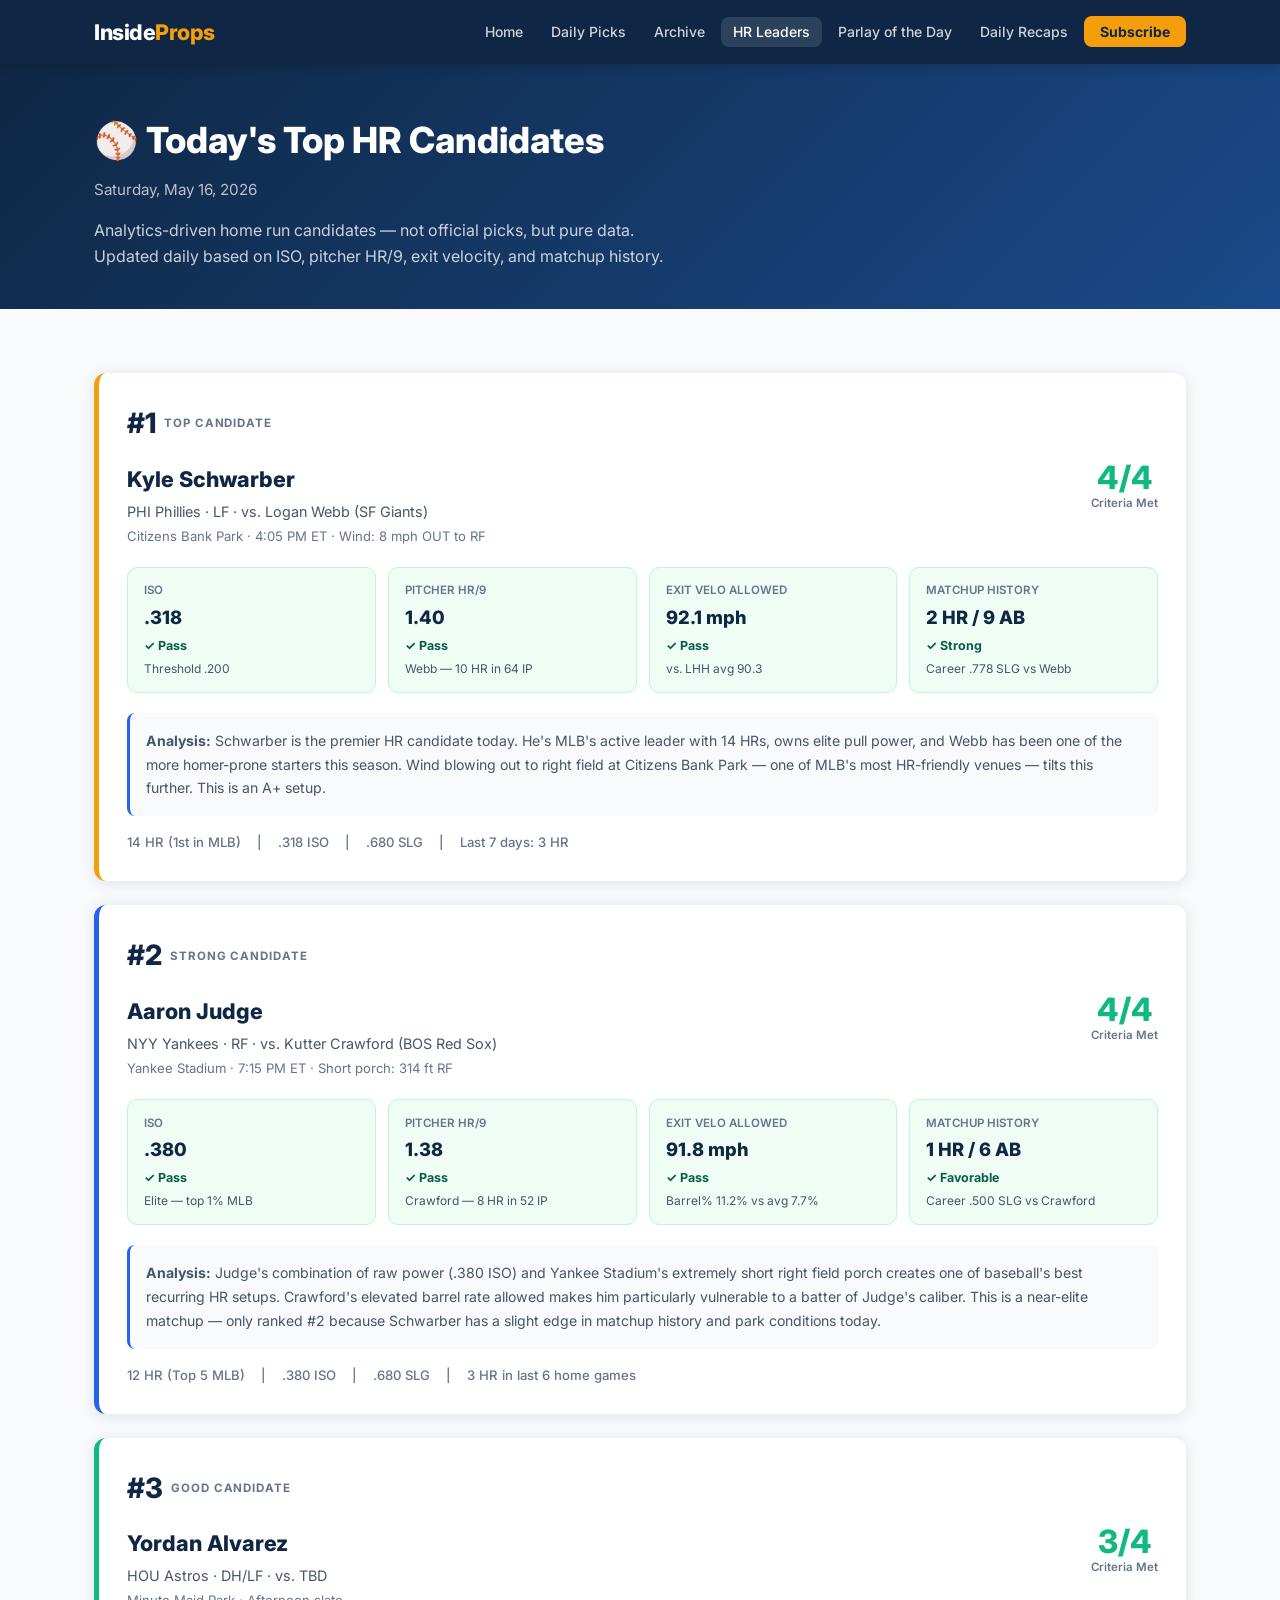
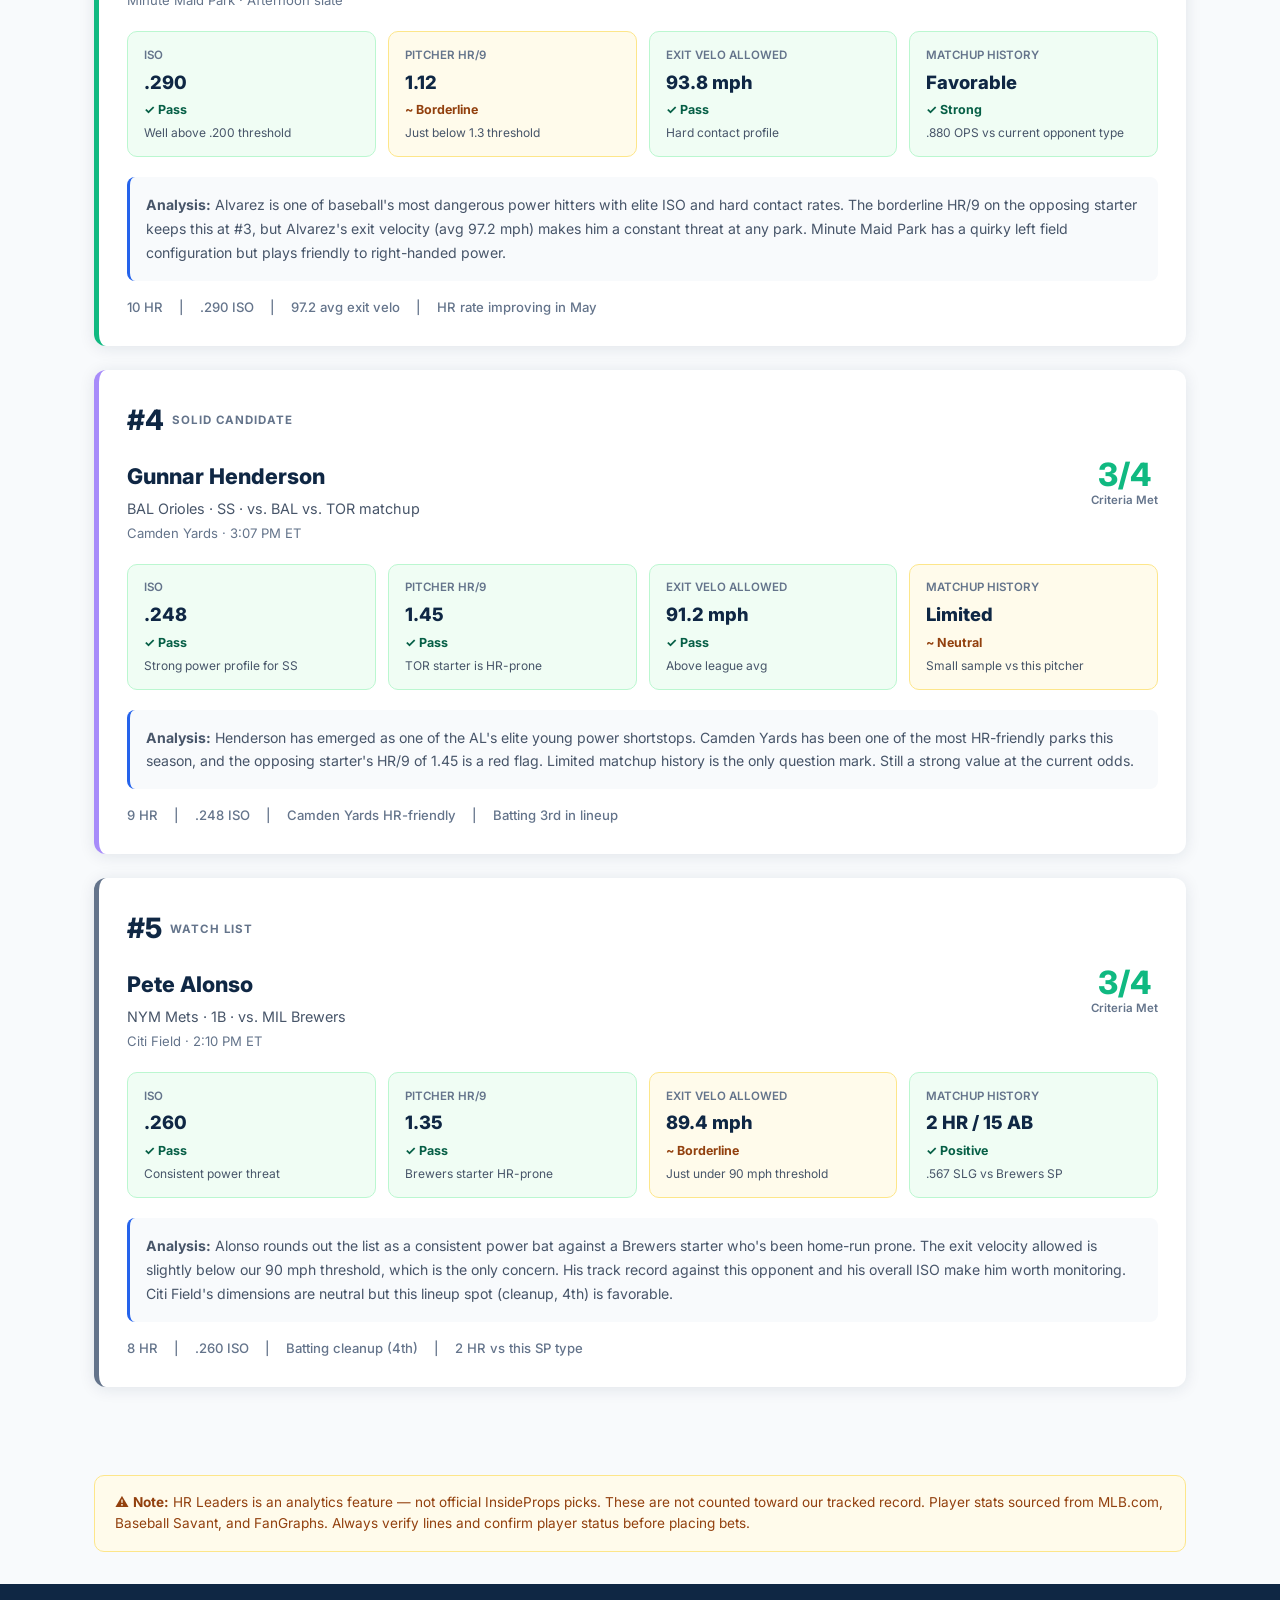
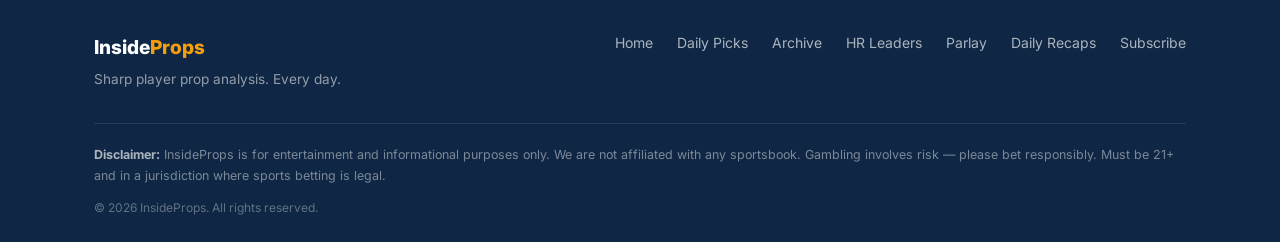
==== commit 16f72471: "Update hr-leaders.html" ====
--- a/hr-leaders.html
+++ b/hr-leaders.html
@@ -17,6 +17,7 @@
     <ul class="ip-nav-links">
       <li><a href="index.html">Home</a></li>
       <li><a href="picks.html">Daily Picks</a></li>
+      <li><a href="archive.html">Archive</a></li>
       <li><a href="hr-leaders.html" class="active">HR Leaders</a></li>
       <li><a href="parlay.html">Parlay of the Day</a></li>
       <li><a href="recaps.html">Daily Recaps</a></li>
@@ -34,49 +35,6 @@
     <p class="ip-page-sub">Analytics-driven home run candidates — not official picks, but pure data. Updated daily based on ISO, pitcher HR/9, exit velocity, and matchup history.</p>
   </div>
 </div>
-
-<!-- ── Criteria Explained ────────────────────────────────────────────────── -->
-<section class="ip-section ip-section-alt">
-  <div class="ip-container">
-    <div class="criteria-explainer">
-      <h3>Our 4-Point HR Criteria</h3>
-      <div class="criteria-grid">
-        <div class="crit-explain">
-          <div class="crit-icon">📐</div>
-          <div>
-            <strong>Isolated Power (ISO) &gt; .200</strong>
-            <p>ISO = SLG – AVG. Measures raw power. Above .200 = elite power threat.</p>
-          </div>
-          <span class="crit-threshold">Threshold: .200+</span>
-        </div>
-        <div class="crit-explain">
-          <div class="crit-icon">⚾</div>
-          <div>
-            <strong>Pitcher HR/9 &gt; 1.3</strong>
-            <p>Home runs allowed per 9 innings. Above 1.3 means the pitcher is HR-prone this season.</p>
-          </div>
-          <span class="crit-threshold">Threshold: 1.3+</span>
-        </div>
-        <div class="crit-explain">
-          <div class="crit-icon">💨</div>
-          <div>
-            <strong>Pitcher Exit Velocity Allowed &gt; 90 mph</strong>
-            <p>Average exit velocity allowed. Above 90 mph means hard contact is likely.</p>
-          </div>
-          <span class="crit-threshold">Threshold: 90+ mph</span>
-        </div>
-        <div class="crit-explain">
-          <div class="crit-icon">🔍</div>
-          <div>
-            <strong>Batter vs. Pitcher Matchup</strong>
-            <p>Historical at-bat data. Favorable matchups (high SLG, multiple HR) boost the rating.</p>
-          </div>
-          <span class="crit-threshold">Bonus criteria</span>
-        </div>
-      </div>
-    </div>
-  </div>
-</section>
 
 <!-- ── Top 5 HR Leaders ───────────────────────────────────────────────────── -->
 <section class="ip-section">
@@ -403,6 +361,7 @@
       <div class="ip-footer-links">
         <a href="index.html">Home</a>
         <a href="picks.html">Daily Picks</a>
+        <a href="archive.html">Archive</a>
         <a href="hr-leaders.html">HR Leaders</a>
         <a href="parlay.html">Parlay</a>
         <a href="recaps.html">Daily Recaps</a>
